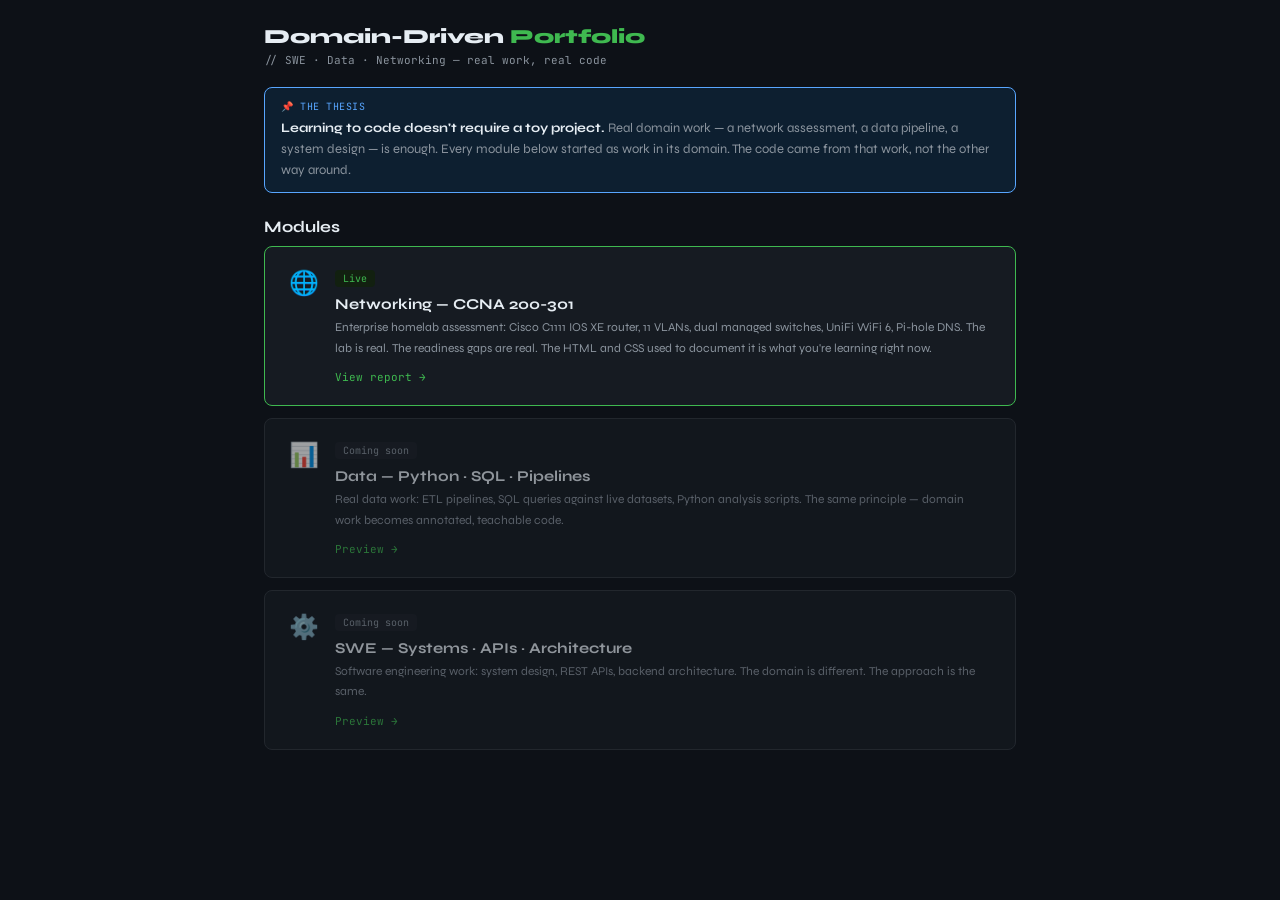
==== index.html @ aecdd691 "Initial build: Domain-Driven Portfolio Phase 1" ====
<!DOCTYPE html>
<!-- 📘 DOCTYPE — required first line of every HTML5 document.
     Always before anything else — even a blank line before it can
     trigger "quirks mode" in some browsers, breaking your layout.
     🔗 https://www.w3schools.com/tags/tag_doctype.asp -->

<html lang="en">

<head>
  <meta charset="UTF-8">
  <meta name="viewport" content="width=device-width, initial-scale=1.0">

  <title>Domain-Driven Portfolio</title>
  <!-- 📘 Each page on a multi-page site should have a UNIQUE <title>.
       "Domain-Driven Portfolio" identifies the hub. "CCNA Readiness"
       identifies the report. Unique titles help users with many tabs
       open and improve search engine indexing of individual pages.
       🔗 https://www.w3schools.com/tags/tag_title.asp -->

  <link rel="stylesheet" href="css/style.css">
  <!-- 📘 Same stylesheet, different page. This is why we extracted the
       CSS into an external file. index.html, ccna.html, data.html, and
       swe.html all share one style.css. Consistent design, zero duplication.
       🔗 https://www.w3schools.com/css/css_howto.asp -->
</head>

<body>

  <!-- ═══════════════════════════════════════════════════════════════════
       PAGE HEADER
       ═══════════════════════════════════════════════════════════════════
       📘 <header> is a semantic HTML5 element that marks the introductory
       section of the page. It typically contains the page title and
       subtitle. Using <header> instead of a plain <div> communicates
       intent — a developer (or browser) reading the markup immediately
       understands what this section is for.
       🔗 https://www.w3schools.com/html/html5_semantic_elements.asp     -->
  <header>
    <h1>Domain-Driven <span>Portfolio</span></h1>
    <p class="subtitle">// SWE · Data · Networking — real work, real code</p>
  </header>


  <!-- ═══════════════════════════════════════════════════════════════════
       THESIS CALLOUT
       ═══════════════════════════════════════════════════════════════════
       📘 REUSING A CLASS FOR A NEW PURPOSE: .alert-box was originally
       designed for warnings in ccna.html. Here it's repurposed as a
       thesis callout with a blue border. Same CSS class, different
       inline style overrides (border-color and background).

       This demonstrates an important CSS principle: classes are
       REUSABLE PATTERNS, not one-off names. The visual structure
       (rounded box, padding, label + body) is the pattern. The color
       is the variation.

       style="border-color: var(--blue); background: #0d1f30;" overrides
       specific properties from the .alert-box class. Inline styles always
       win over class styles — they have higher SPECIFICITY (priority).
       🔗 https://www.w3schools.com/css/css_specificity.asp             -->
  <div class="alert-box" style="border-color: var(--blue); background: #0d1f30;">
    <div class="alert-title" style="color: var(--blue);">📌 The Thesis</div>
    <div class="alert-body">
      <strong>Learning to code doesn't require a toy project.</strong>
      Real domain work — a network assessment, a data pipeline, a system design —
      is enough. Every module below started as work in its domain. The code came
      from that work, not the other way around.
    </div>
  </div>


  <!-- ═══════════════════════════════════════════════════════════════════
       DOMAIN MODULE CARDS
       ═══════════════════════════════════════════════════════════════════
       📘 <section> is a semantic HTML5 element for a thematic group of
       content. Use it when a chunk of your page has its own internal topic.
       Here: "the three domain modules" is a coherent section.

       <main> would also be appropriate here — it marks the primary content
       of the page (as opposed to nav, header, footer). In a full project
       you might wrap everything in <main>. These semantic choices layer
       accessibility and SEO benefits at no visual cost.
       🔗 https://www.w3schools.com/html/html5_semantic_elements.asp     -->
  <section>
    <p class="section-title">Modules</p>

    <!-- MODULE 1 — NETWORKING ──────────────────────────────────────────
         📘 class="hub-card active" — TWO classes on one element.
         When you write multiple class names separated by spaces, ALL of
         them apply simultaneously. The browser merges their styles.
           .hub-card  → base card layout (flex, padding, border-radius)
           .active    → green border (compound selector .hub-card.active
                        in CSS — see style.css section 16)
         This is the BASE + MODIFIER pattern. It's how Bootstrap, Tailwind,
         and virtually every CSS framework in existence works.
         🔗 https://www.w3schools.com/css/css_selectors.asp             -->
    <div class="hub-card active">

      <div class="hub-icon">🌐</div>
      <!-- 📘 This div is a FLEX ITEM inside .hub-card (which has display:flex).
           It sits to the right of the icon. flex-shrink:0 on .hub-icon
           keeps the icon fixed-width; this div gets all remaining space.
           That's how the icon-left, content-right layout is achieved — no
           floats, no absolute positioning, just one flex rule. -->

      <div class="hub-body">

        <span class="hub-badge live">Live</span>
        <!-- 📘 hub-badge.live — compound class. .hub-badge sets the base
             badge style. .live adds the green background. Same pattern as
             .tag.tag-done in ccna.html — consistent design language. -->

        <div class="hub-title">Networking — CCNA 200-301</div>

        <div class="hub-desc">
          Enterprise homelab assessment: Cisco C1111 IOS XE router, 11 VLANs,
          dual managed switches, UniFi WiFi 6, Pi-hole DNS. The lab is real.
          The readiness gaps are real. The HTML and CSS used to document it
          is what you're learning right now.
        </div>

        <a href="ccna.html" class="hub-link">View report →</a>
        <!-- 📘 <a href="ccna.html"> — a RELATIVE LINK to another page on this site.
             No http://, no domain name — just the filename. The browser looks
             for ccna.html in the same folder as this index.html.

             RELATIVE vs ABSOLUTE paths:
               Relative: "ccna.html"          → same folder as current file
               Absolute: "https://yoursite.netlify.app/ccna.html" → full URL

             Use relative paths for internal links — they keep working even
             if you change your domain name or deploy to a different host.
             🔗 https://www.w3schools.com/html/html_filepaths.asp          -->

      </div>
    </div><!-- end Module 1 -->


    <!-- MODULE 2 — DATA ────────────────────────────────────────────────
         📘 class="hub-card soon" — the .soon modifier sets opacity: 0.6 in
         CSS, visually dimming this card. The HTML structure is IDENTICAL to
         the active card — only the class name changes. That's exactly what
         CSS classes are for: applying consistent rules to any element that
         carries the class, regardless of where it appears.

         Dimming "coming soon" content is a UX pattern — it signals
         "this exists in the roadmap but isn't ready yet" without
         hiding the content entirely. The user sees the shape of what's
         coming without being misled into clicking a dead feature. -->
    <div class="hub-card soon">
      <div class="hub-icon">📊</div>
      <div class="hub-body">
        <span class="hub-badge soon">Coming soon</span>
        <div class="hub-title">Data — Python · SQL · Pipelines</div>
        <div class="hub-desc">
          Real data work: ETL pipelines, SQL queries against live datasets,
          Python analysis scripts. The same principle — domain work becomes
          annotated, teachable code.
        </div>
        <a href="data.html" class="hub-link">Preview →</a>
      </div>
    </div><!-- end Module 2 -->


    <!-- MODULE 3 — SWE ─────────────────────────────────────────────────
         📘 All three hub-cards share identical HTML structure.
         The pattern: icon | badge | title | description | link.
         When similar things look the same in code AND in the browser,
         readers — both human and machine — can predict what comes next.
         That predictability reduces cognitive load and makes the codebase
         easier to maintain and extend. Adding a Module 4 is a copy-paste. -->
    <div class="hub-card soon">
      <div class="hub-icon">⚙️</div>
      <div class="hub-body">
        <span class="hub-badge soon">Coming soon</span>
        <div class="hub-title">SWE — Systems · APIs · Architecture</div>
        <div class="hub-desc">
          Software engineering work: system design, REST APIs, backend
          architecture. The domain is different. The approach is the same.
        </div>
        <a href="swe.html" class="hub-link">Preview →</a>
      </div>
    </div><!-- end Module 3 -->

  </section>


</body>
</html>
---- css/style.css ----
/* ============================================================
   📘 WHAT THIS FILE DOES:
   Shared stylesheet for the entire Domain-Driven Learning Portfolio.
   Every page on this site links to this one file — change a rule
   here and ALL pages update automatically. That's the power of
   separating your CSS from your HTML.

   Design system: GitHub-inspired dark mode color palette.
   Typography: Syne (headings/body) + JetBrains Mono (code labels).

   🔗 CSS reference: https://www.w3schools.com/css/
   ============================================================ */


/* ── 1. GOOGLE FONTS ──────────────────────────────────────────
   📘 @import fetches an external stylesheet BEFORE the rest of
   this file is read. Here we load two Google Fonts:
     • Syne          — geometric sans-serif for headings and body
     • JetBrains Mono — monospace for code-style labels and numbers
   Monospace means every character is the same width — it looks
   like a terminal or code editor, which fits a networking context.
   wght@400;700;800 = font weights to load (400=regular, 700=bold,
   800=extra bold). Only load what you use — unused weights waste
   bandwidth.
   🔗 https://www.w3schools.com/css/css_font.asp               */

@import url('https://fonts.googleapis.com/css2?family=JetBrains+Mono:wght@400;500&family=Syne:wght@400;600;700;800&display=swap');


/* ── 2. CSS RESET ─────────────────────────────────────────────
   📘 The universal selector (*) targets EVERY element on the page.
   Every browser (Chrome, Firefox, Safari) applies its own default
   margins and padding — and they don't agree with each other.
   This rule zeros all of them out so we start from a clean,
   predictable baseline. No surprises.

   box-sizing: border-box changes how width/height are calculated:
     WITHOUT it: padding ADDS to an element's width. A 200px wide
                 box with 20px padding becomes 240px wide. Confusing.
     WITH it:    padding is INCLUDED in the width. 200px stays 200px.
                 Predictable. This is the first rule in almost every
                 professional stylesheet in the world.
   🔗 https://www.w3schools.com/css/css_boxmodel.asp           */

* {
  box-sizing: border-box;
  margin: 0;
  padding: 0;
}


/* ── 3. CSS CUSTOM PROPERTIES (VARIABLES) ─────────────────────
   📘 :root targets the very top of the HTML document — the highest
   possible level. Variables defined here are available EVERYWHERE
   in this file. This pattern is called a "design token system."

   Instead of typing #3fb950 (a green hex color) 15 times across
   the stylesheet, we define it once as --green and reference it
   by name with var(--green). To change the entire color scheme,
   we only edit these lines — not every rule that uses green.

   NAMING RULE: custom properties MUST start with two dashes (--)
   USAGE:       color: var(--green);   background: var(--bg);

   This palette is GitHub's dark mode — deliberate choice.
   Developers recognize it. It reads well on all screen types.
   🔗 https://www.w3schools.com/css/css3_variables.asp         */

:root {
  /* Background layers — darkest to progressively lighter */
  --bg:       #0d1117;   /* Page background — near black          */
  --surface:  #161b22;   /* Card background — one step lighter    */
  --surface2: #1c2128;   /* Inner fills — two steps lighter       */
  --border:   #30363d;   /* Subtle separator lines                */

  /* Semantic colors — each carries meaning beyond aesthetics */
  --green:  #3fb950;     /* Covered / passing / good              */
  --blue:   #58a6ff;     /* Informational / links / thesis        */
  --amber:  #d29922;     /* Warning / gap to fill / medium risk   */
  --red:    #f85149;     /* Critical / missing / high risk        */
  --purple: #bc8cff;     /* Accent — available for future modules */

  /* Text colors */
  --text:  #e6edf3;      /* Primary — bright, readable on dark bg */
  --muted: #8b949e;      /* Secondary — supporting detail text    */
}


/* ── 4. BODY — GLOBAL PAGE SETTINGS ──────────────────────────
   📘 The body selector styles the entire visible page area.
   These rules act as inherited defaults — child elements use them
   unless they define their own values.

   max-width + margin: 0 auto is the classic centering pattern:
     max-width: 800px  → content never grows wider than 800px
     margin: 0 auto    → equal auto margins on left and right
                         horizontally center the content block
   This keeps line lengths readable on wide desktop monitors.

   padding: 1.5rem adds breathing room around the content.
   rem = relative to the root font size. Default root = 16px,
   so 1.5rem = 24px. Using rem instead of px means the spacing
   scales if the user changes their browser's default font size —
   better accessibility.
   🔗 https://www.w3schools.com/css/css_max-width.asp          */

body {
  background:  var(--bg);
  color:       var(--text);
  font-family: 'Syne', sans-serif;  /* sans-serif is the fallback if Syne fails to load */
  padding:     1.5rem;
  min-height:  100vh;               /* vh = viewport height — fills the full screen      */
  max-width:   800px;
  margin:      0 auto;
}


/* ── 5. HEADINGS ──────────────────────────────────────────────
   📘 h1 is the most important heading on a page. Rule: use only
   ONE h1 per page. Screen readers and search engines use it to
   understand what the page is about — it's the page's "title"
   in the document outline.

   h1 span — targets a <span> INSIDE the h1. A <span> is an
   inline element (no line break before/after) used purely as a
   styling hook. Here it colors just part of the heading text
   green without affecting the rest.
   🔗 https://www.w3schools.com/html/html_headings.asp         */

h1 {
  font-size:     20px;
  font-weight:   800;
  margin-bottom: 4px;
}
h1 span { color: var(--green); }   /* Colors only the wrapped portion of the heading */


/* ── 6. SUBTITLE ─────────────────────────────────────────────
   📘 The monospace font makes this look like a terminal comment
   (// Assessed from...). It signals "technical metadata" to the
   reader without using an actual code block. Font choice carries
   meaning — it's not just decoration.
   🔗 https://www.w3schools.com/cssref/pr_font_font-family.php */

.subtitle {
  font-family:   'JetBrains Mono', monospace;
  font-size:     11px;
  color:         var(--muted);
  margin-bottom: 1.25rem;
}


/* ── 7. ALERT / CALLOUT BOX ──────────────────────────────────
   📘 Used for warning banners and callout panels.
   Notice the border uses a hardcoded hex (#6a3f0a) instead of a
   variable. That's intentional — this amber border tone is specific
   to this one component and not reused elsewhere on the site.
   RULE: put a color in :root when you reuse it. Keep it inline
   when it truly belongs to one element only.

   border-radius: 8px rounds all four corners equally.
   padding: 12px 16px is CSS shorthand — 12px top/bottom,
   16px left/right. Two values = vertical then horizontal.
   🔗 https://www.w3schools.com/css/css_border.asp             */

.alert-box {
  background:    #2e1a05;
  border:        1px solid #6a3f0a;
  border-radius: 8px;
  padding:       12px 16px;
  margin-bottom: 1.25rem;
}
.alert-title {
  font-family:    'JetBrains Mono', monospace;
  font-size:      10px;
  color:          var(--amber);
  margin-bottom:  5px;
  text-transform: uppercase;   /* CSS uppercases the text — HTML source stays lowercase  */
  letter-spacing: .5px;        /* Slightly wider spacing — improves readability at small sizes */
}
.alert-body        { font-size: 13px; color: var(--muted); line-height: 1.6; }
.alert-body strong { color: var(--text); }  /* <strong> inside alert overrides muted → bright */


/* ── 8. VERDICT BOX — THE SCORE CARD ─────────────────────────
   📘 This is the big "74%" readiness score card. It uses FLEXBOX
   to place the score number and description text side by side.

   HOW FLEXBOX WORKS:
   Apply display: flex to a PARENT container. Its direct children
   automatically line up in a row (the default "flex-direction").
   The parent is the "flex container." The children are "flex items."

   align-items: center vertically centers both children even though
   they are different heights — the score number is large, the text
   block is taller. Without this, they'd align to the top edge.

   flex-shrink: 0 on .verdict-score prevents the number from being
   compressed when the screen is narrow. Default flex behavior
   allows items to shrink — we disable that for the score.
   🔗 https://www.w3schools.com/css/css3_flexbox.asp           */

.verdict-box {
  background:    var(--surface);
  border:        1px solid var(--green);  /* Green border = overall positive result */
  border-radius: 8px;
  padding:       14px 18px;
  margin-bottom: 1.25rem;
  display:       flex;           /* Activates Flexbox — children become flex items */
  align-items:   center;         /* Vertically centers all children                */
  gap:           18px;           /* Space between flex items — no margin math needed */
}
.verdict-score {
  font-family: 'JetBrains Mono', monospace;
  font-size:   44px;             /* Prominent — this is the key number             */
  font-weight: 700;
  color:       var(--green);
  line-height: 1;                /* No extra space above/below the number          */
  flex-shrink: 0;                /* Do not compress this item when space is tight  */
}
.verdict-label        { font-size: 13px; color: var(--muted); line-height: 1.7; }
.verdict-label strong { color: var(--text); }


/* ── 9. DOMAIN CARDS ─────────────────────────────────────────
   📘 Each CCNA domain section is a "card" — a bordered, padded,
   rounded box. Cards are one of the most common UI patterns in
   modern web design (Google, GitHub, Notion all use them).
   They group related content and create visual separation without
   requiring heavy dividers.

   .domain-header uses Flexbox to put the domain name on the left
   and the percentage on the right. flex: 1 on .domain-name makes
   it stretch to fill ALL available space, pushing the percentage
   to the far right edge. This is called the "push to end" pattern.
   🔗 https://www.w3schools.com/css/css3_flexbox_items.asp     */

.domain-card {
  background:    var(--surface);
  border:        1px solid var(--border);
  border-radius: 8px;
  padding:       14px 16px;
  margin-bottom: 10px;
}
.domain-header {
  display:       flex;
  align-items:   center;
  gap:           8px;
  margin-bottom: 8px;
}
.domain-name { font-size: 14px; font-weight: 600; flex: 1; }  /* flex:1 fills remaining space */
.domain-pct  { font-family: 'JetBrains Mono', monospace; font-size: 13px; font-weight: 700; }


/* ── 10. PROGRESS BAR ────────────────────────────────────────
   📘 Built from two nested <div>s:
     .bar-bg   = the gray background track (always full width)
     .bar-fill = the colored fill inside (width varies per domain)

   The width% and color of .bar-fill are set via INLINE STYLE in
   the HTML — not here in CSS — because each domain has a different
   score and color. When a value is unique to one element, inline
   style is the right tool. When a value is shared, use a class.

   overflow: hidden on .bar-bg is the key trick: it clips the
   fill at the container's rounded corners so the colored bar
   doesn't visually poke out past the edges.
   🔗 https://www.w3schools.com/howto/howto_js_progressbar.asp */

.bar-bg {
  height:        5px;
  background:    var(--surface2);
  border-radius: 3px;
  margin-bottom: 12px;
  overflow:      hidden;   /* Clips child content at the rounded corners */
}
.bar-fill {
  height:        100%;
  border-radius: 3px;
  /* width and background are set per-domain via inline style in the HTML */
}


/* ── 11. TWO-COLUMN GRID ─────────────────────────────────────
   📘 CSS Grid creates the "Lab covers | Gaps to fill" layout.
   FLEXBOX vs GRID — know the difference:
     Flexbox = one dimension (a row OR a column)
     Grid    = two dimensions (rows AND columns simultaneously)
   For a two-column layout with content of unpredictable height,
   Grid is the right tool.

   grid-template-columns: 1fr 1fr — two equal columns.
   1fr = "1 fraction of the available space." Two 1fr columns each
   get exactly 50% of the space. The gap is handled automatically —
   no manual width calculations needed.

   @media (max-width: 500px) is a RESPONSIVE BREAKPOINT.
   When the viewport is 500px wide or less (a phone), the rule
   inside fires — switching from 2 columns to 1 column. This is
   called "responsive design." The layout adapts to the screen.
   🔗 https://www.w3schools.com/css/css_grid.asp
   🔗 https://www.w3schools.com/css/css_rwd_mediaqueries.asp   */

.row { display: grid; grid-template-columns: 1fr 1fr; gap: 12px; }

@media (max-width: 500px) {
  .row { grid-template-columns: 1fr; }   /* Single column on phones */
}

.col { font-size: 12px; line-height: 1.7; }
.col-label {
  font-family:    'JetBrains Mono', monospace;
  font-size:      10px;
  text-transform: uppercase;
  letter-spacing: .5px;
  margin-bottom:  5px;
}


/* ── 12. STATUS INDICATORS — THE ::before PSEUDO-ELEMENT ─────
   📘 The ✓  →  ✗ symbols before each list item are NOT in the
   HTML. They are INJECTED by CSS using the ::before pseudo-element.

   ::before inserts generated content immediately BEFORE an
   element's actual text content. It's "virtual" — it exists in
   the browser's rendering but not in the HTML source.

   content: "✓ " is what gets inserted. The trailing space keeps
   the symbol from touching the text.

   WHY USE CSS FOR THIS instead of typing symbols in HTML?
   — Changing all 20+ checkmarks means editing ONE CSS line,
     not finding and updating every single HTML element.
   — HTML stays clean (structure only). CSS controls appearance.
   — This is the SEPARATION OF CONCERNS principle applied directly.
   🔗 https://www.w3schools.com/css/css_pseudo_elements.asp    */

.item-good::before { content: "✓ "; color: var(--green); }   /* Covered / complete  */
.item-gap::before  { content: "→ "; color: var(--amber); }   /* Gap / needs work    */
.item-miss::before { content: "✗ "; color: var(--red);   }   /* Missing / critical  */


/* ── 13. SECTION TITLE ───────────────────────────────────────
   📘 margin: 1.5rem 0 10px — CSS shorthand for margin.
   When three values are given, they map to: top | left+right | bottom
   So: 1.5rem top, 0 sides, 10px bottom. CSS shorthand always
   reads clockwise starting from the top.
   🔗 https://www.w3schools.com/css/css_margin.asp             */

.section-title { font-size: 16px; font-weight: 700; margin: 1.5rem 0 10px; }


/* ── 14. ACTION / GAP CARDS ──────────────────────────────────
   📘 The five action items at the bottom of the CCNA report.
   Notice this card uses the same visual pattern as .domain-card:
   same background, same border, same border-radius, same padding.
   Consistent visual language signals to the reader that these
   items belong to the same design system — even if the content
   is different. Design consistency = trustworthiness.           */

.gap-card  { background: var(--surface); border: 1px solid var(--border); border-radius: 8px; padding: 12px 14px; margin-bottom: 8px; }
.gap-title { font-size: 13px; font-weight: 600; margin-bottom: 5px; }
.gap-body  { font-size: 12px; color: var(--muted); line-height: 1.6; }


/* ── 15. TAGS / BADGES ───────────────────────────────────────
   📘 The colored pill labels (e.g., "High priority").
   display: inline-block is required here. Regular inline elements
   (like <span>) ignore padding — padding doesn't push other
   content away. inline-block gets padding AND stays on the same
   line as text. Perfect for badges and chips.

   BASE + MODIFIER PATTERN: .tag holds the shared properties
   (font, padding, border-radius, display). The modifier classes
   (.tag-add, .tag-done, .tag-hard) add only what's unique to each
   type. Usage in HTML: class="tag tag-hard" — stack both classes.
   This pattern is how CSS frameworks like Bootstrap work.
   🔗 https://www.w3schools.com/css/css_display.asp             */

.tag {
  font-family:  'JetBrains Mono', monospace;
  font-size:    10px;
  padding:      2px 7px;
  border-radius: 4px;
  display:      inline-block;
  margin-right: 4px;
  margin-top:   5px;
}
.tag-add  { background: #2e2000; color: var(--amber); }   /* To add / configure */
.tag-done { background: #122010; color: var(--green); }   /* Already supported  */
.tag-hard { background: #2e1010; color: var(--red);   }   /* High priority      */


/* ── 16. HUB PAGE — DOMAIN MODULE CARDS ─────────────────────
   📘 These styles are used by index.html (the landing page) only.
   The hub displays three domain module cards stacked vertically.
   Each card uses Flexbox: icon on the left, content block on the
   right. align-items: flex-start aligns them to the top edge —
   better than center when the content block is tall and variable.

   .hub-card.active — this is a COMPOUND SELECTOR. It targets
   elements that have BOTH the hub-card class AND the active class.
   Written as .hub-card.active (no space between) = "the element
   must have both classes." A space would mean "a descendant."
   🔗 https://www.w3schools.com/css/css_selectors.asp           */

.hub-card {
  background:    var(--surface);
  border:        1px solid var(--border);
  border-radius: 8px;
  padding:       20px 24px;
  margin-bottom: 12px;
  display:       flex;
  align-items:   flex-start;
  gap:           16px;
}
.hub-card.active { border-color: var(--green); }            /* Live module: green border     */
.hub-card.soon   { border-color: var(--border); opacity: 0.6; } /* Coming soon: dimmed       */

.hub-icon {
  font-size:   24px;
  flex-shrink: 0;     /* Icon never shrinks when the text block grows */
  margin-top:  2px;
}
.hub-title { font-size: 15px; font-weight: 700; margin-bottom: 4px; }
.hub-desc  { font-size: 12px; color: var(--muted); line-height: 1.7; margin-bottom: 8px; }

.hub-link {
  font-family:     'JetBrains Mono', monospace;
  font-size:       11px;
  color:           var(--green);
  text-decoration: none;          /* Removes the default underline from <a> tags */
}
.hub-link:hover { text-decoration: underline; }  /* Re-adds it on hover — clear signal to user */

/* ── 17. BADGE CHIPS (HUB PAGE) ──────────────────────────────
   📘 Small "Live" and "Coming soon" labels above the card title.
   Same inline-block pattern as .tag but used on the hub page.   */
.hub-badge {
  font-family:   'JetBrains Mono', monospace;
  font-size:     10px;
  padding:       2px 8px;
  border-radius: 4px;
  display:       inline-block;
  margin-bottom: 8px;
}
.hub-badge.live { background: #122010; color: var(--green); }
.hub-badge.soon { background: var(--surface2); color: var(--muted); }


/* ── 18. NAVIGATION — BACK LINK ──────────────────────────────
   📘 Used on ccna.html, data.html, and swe.html — a simple link
   back to the hub page.

   By default, <a> tags are blue and underlined (browser defaults).
   We override both here to match our dark-mode design. The hover
   state brightens the color from muted to full text — a subtle
   but clear signal that the element is interactive.

   :hover is a PSEUDO-CLASS — it applies styles only when the
   user's cursor is over the element. It's different from
   ::before (a pseudo-ELEMENT that injects content).
   🔗 https://www.w3schools.com/css/css_pseudo_classes.asp
   🔗 https://www.w3schools.com/html/html_links.asp            */

.nav { font-family: 'JetBrains Mono', monospace; font-size: 11px; margin-bottom: 1.5rem; }
.nav a        { color: var(--muted); text-decoration: none; }
.nav a:hover  { color: var(--text); }
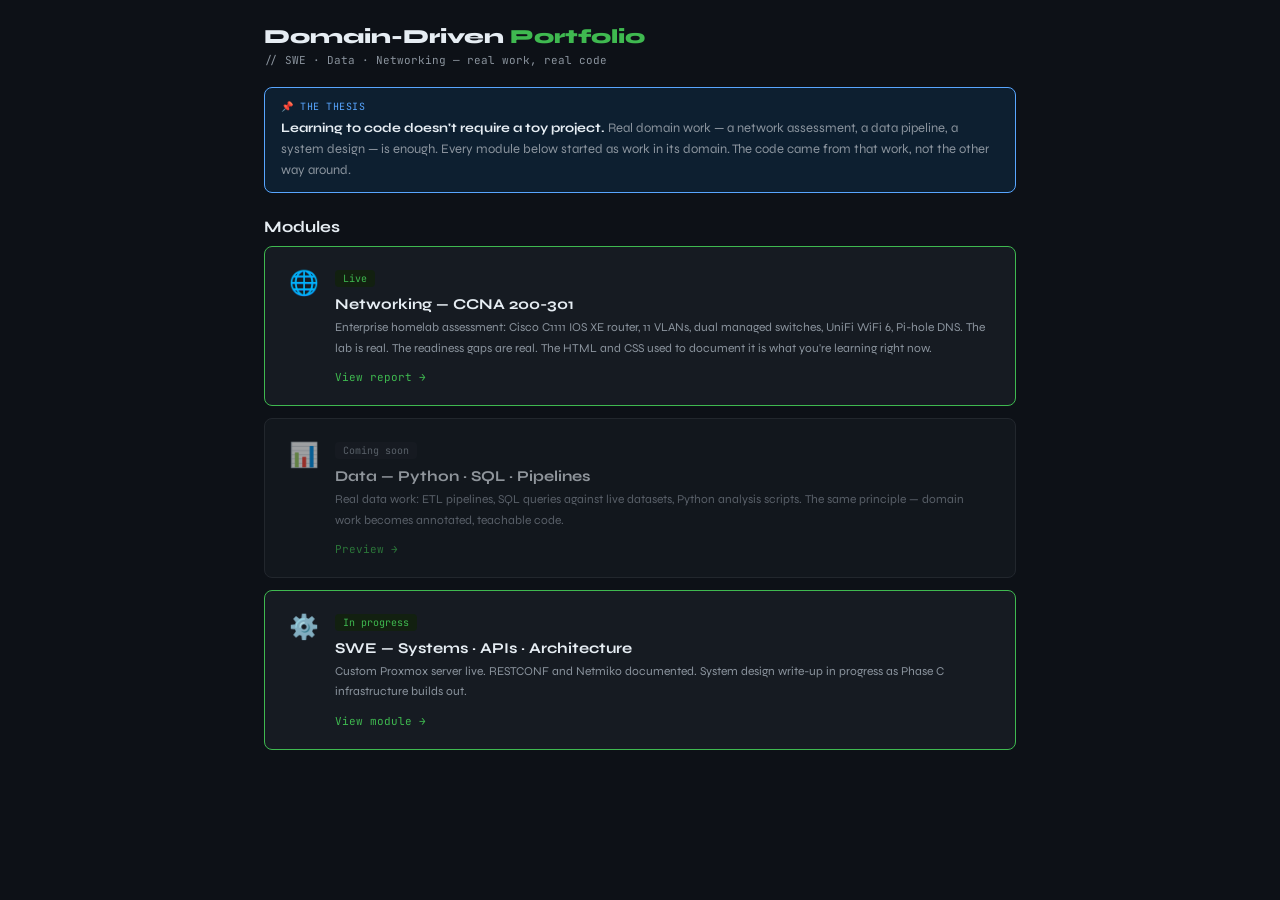
==== commit 76b34552: "SWE card: soon → active, badge live, description updated Co-Authored-By: Claude Sonnet 4.6 <noreply@" ====
--- a/index.html
+++ b/index.html
@@ -169,16 +169,21 @@
          readers — both human and machine — can predict what comes next.
          That predictability reduces cognitive load and makes the codebase
          easier to maintain and extend. Adding a Module 4 is a copy-paste. -->
-    <div class="hub-card soon">
+    <!-- 📘 CLASS CHANGE: hub-card soon → hub-card active.
+         The SWE module now has real content: Proxmox infrastructure (live),
+         RESTCONF (live), Netmiko (live). Changing the class removes the 0.6
+         opacity from .soon and adds the green border from .active — one word
+         change in HTML, three visual changes driven by CSS. -->
+    <div class="hub-card active">
       <div class="hub-icon">⚙️</div>
       <div class="hub-body">
-        <span class="hub-badge soon">Coming soon</span>
+        <span class="hub-badge live">In progress</span>
         <div class="hub-title">SWE — Systems · APIs · Architecture</div>
         <div class="hub-desc">
-          Software engineering work: system design, REST APIs, backend
-          architecture. The domain is different. The approach is the same.
+          Custom Proxmox server live. RESTCONF and Netmiko documented.
+          System design write-up in progress as Phase C infrastructure builds out.
         </div>
-        <a href="swe.html" class="hub-link">Preview →</a>
+        <a href="swe.html" class="hub-link">View module →</a>
       </div>
     </div><!-- end Module 3 -->
 
